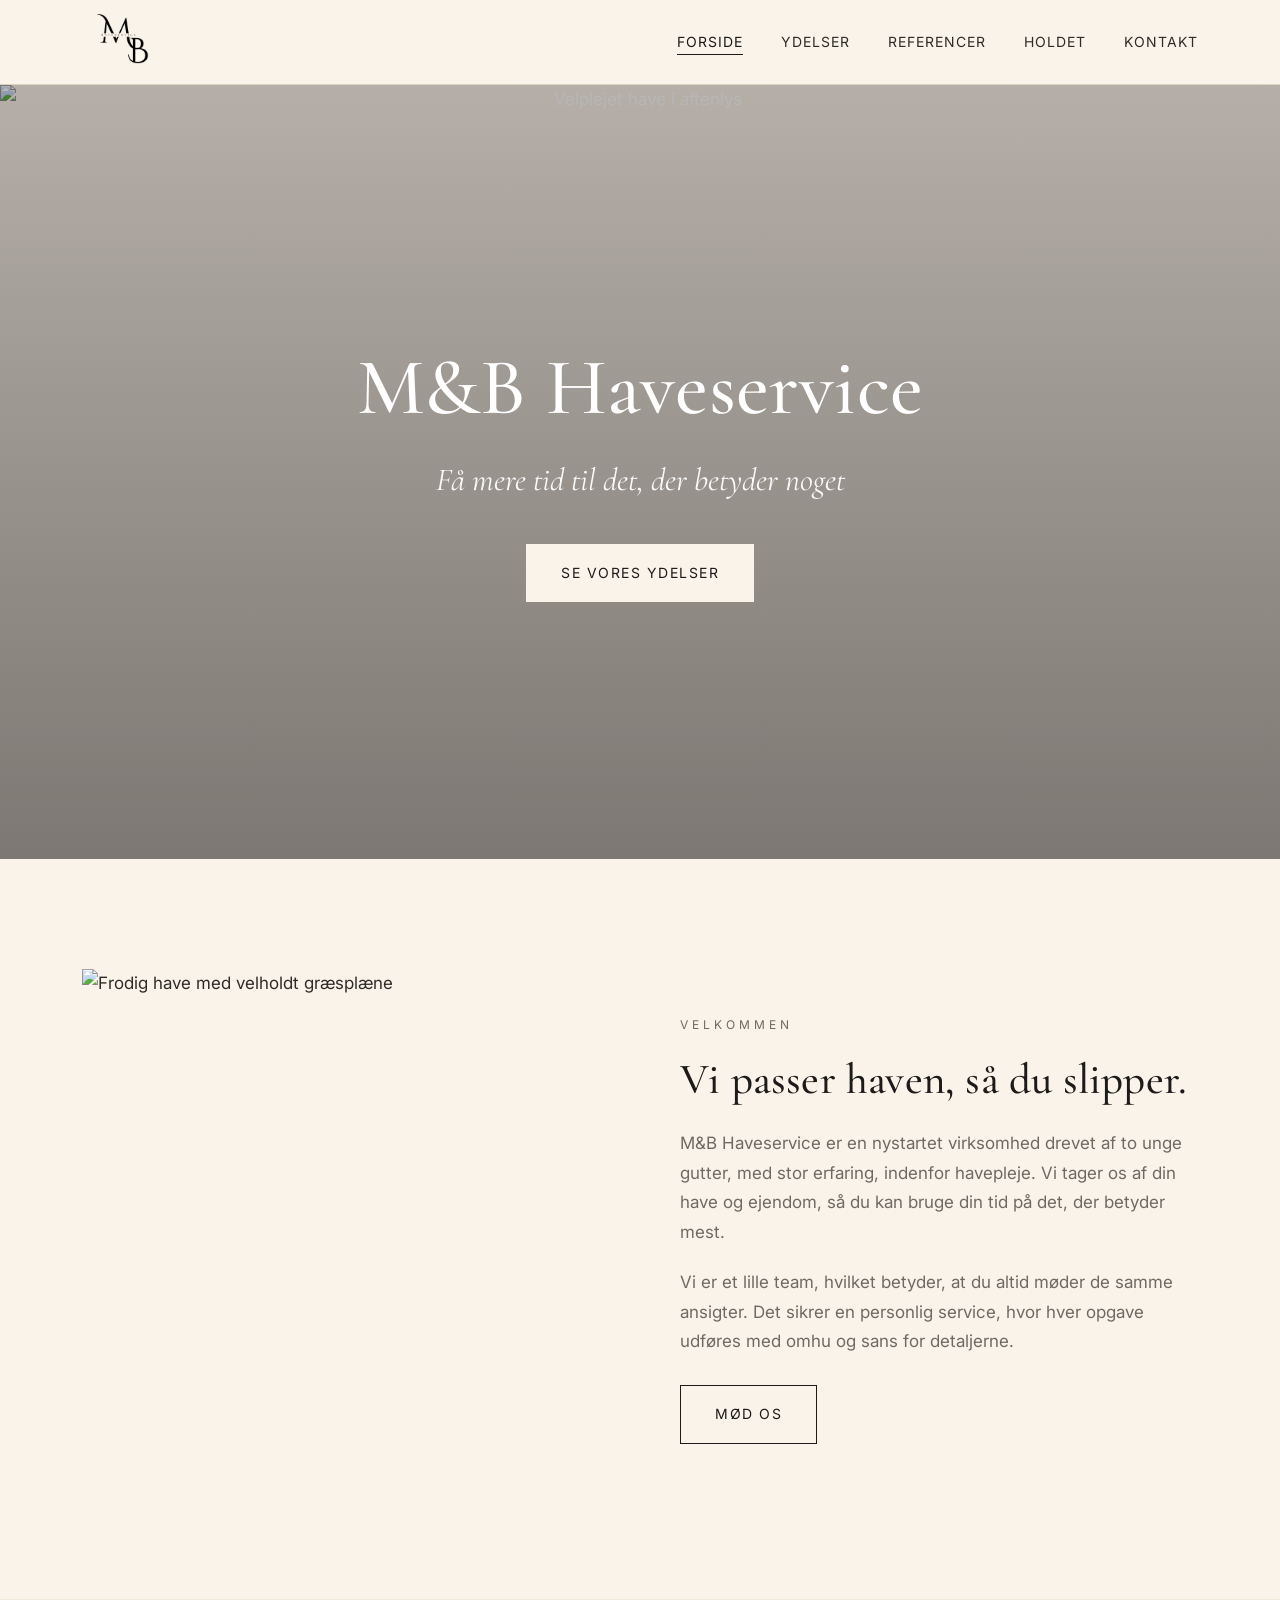
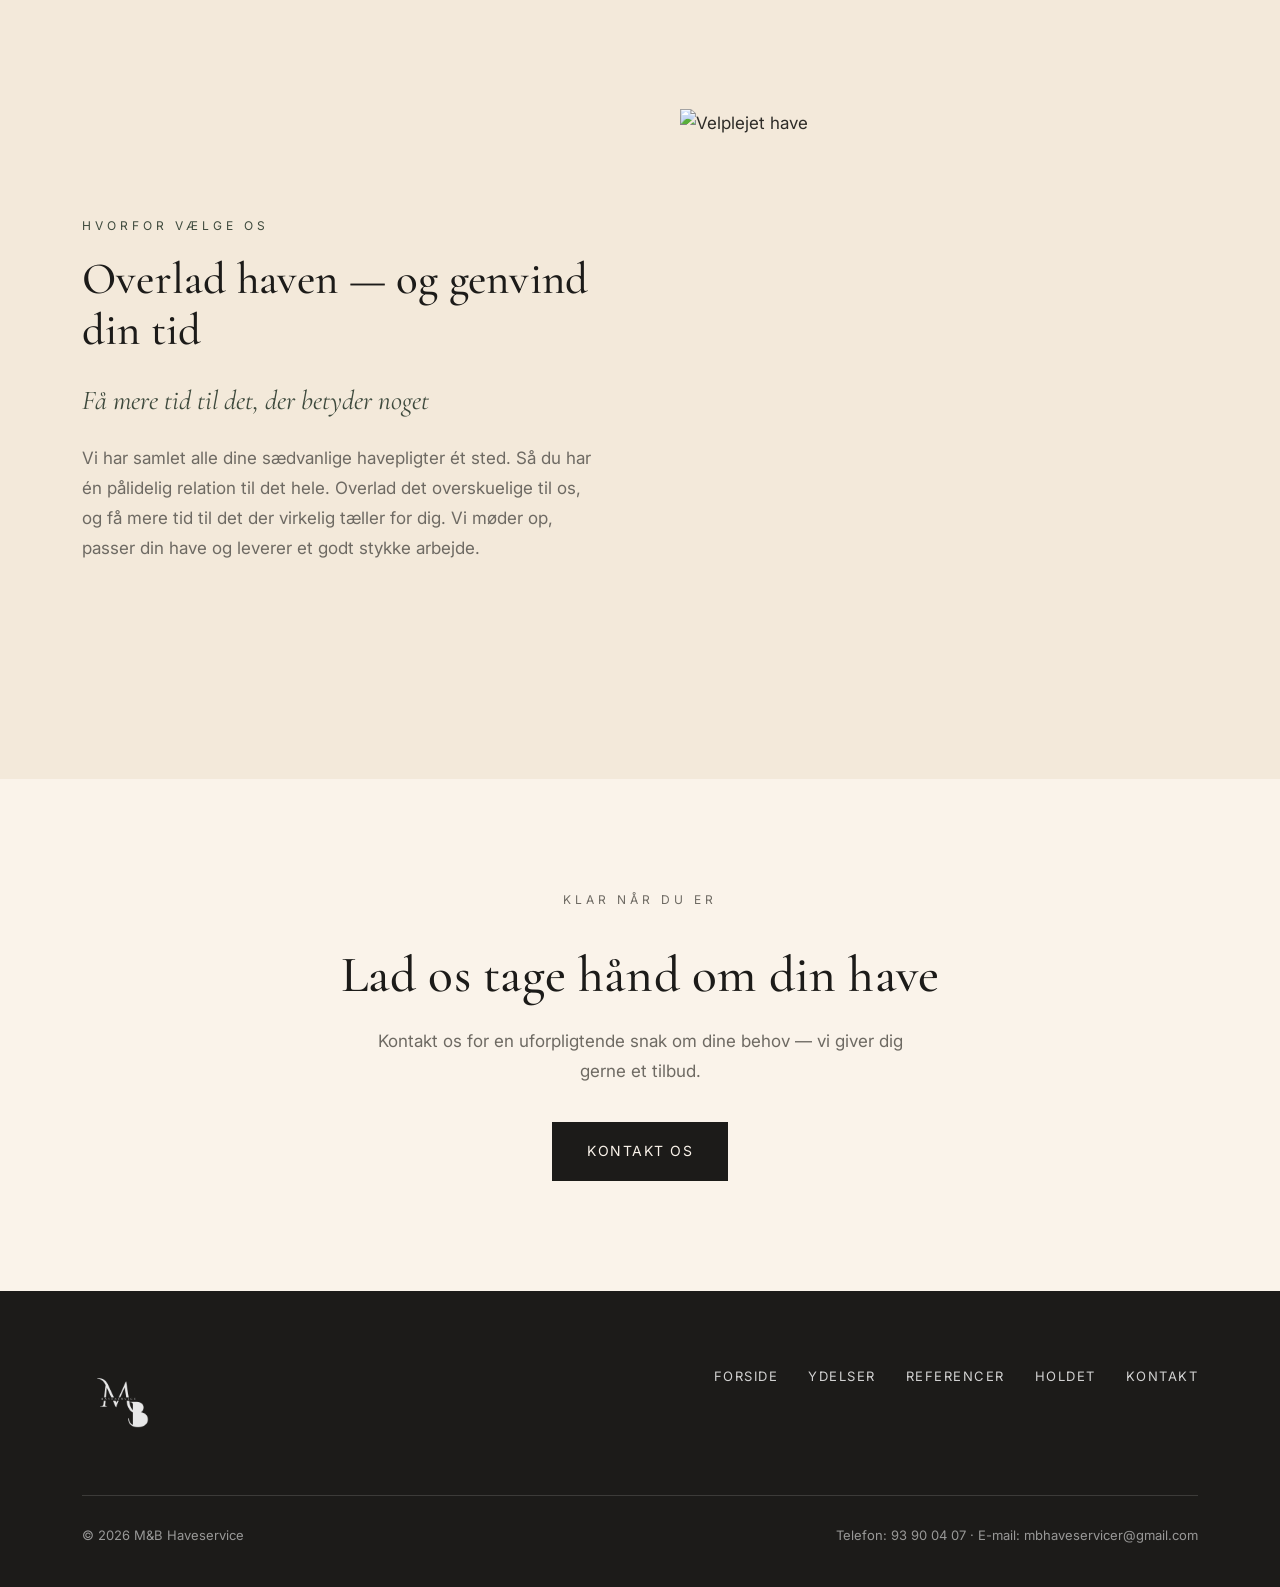
==== index.html @ ae198e82 "kontakt: tilslut Formspree" ====
<!DOCTYPE html>
<html lang="da">
<head>
  <meta charset="UTF-8">
  <meta name="viewport" content="width=device-width, initial-scale=1.0">
  <title>M&B Haveservice — Få mere tid til det, der betyder noget</title>
  <meta name="description" content="M&B Haveservice tilbyder professionel have- og ejendomsservice til private. Pålidelig, detaljeorienteret og altid til tiden.">
  <link rel="preconnect" href="https://fonts.googleapis.com">
  <link rel="preconnect" href="https://fonts.gstatic.com" crossorigin>
  <link href="https://fonts.googleapis.com/css2?family=Cormorant+Garamond:ital,wght@0,400;0,500;1,400;1,500&family=Inter:wght@300;400;500&display=swap" rel="stylesheet">
  <link rel="stylesheet" href="styles.css?v=3">
  <!-- Google tag (gtag.js) -->
  <script async src="https://www.googletagmanager.com/gtag/js?id=G-BGMWC7Q1SR"></script>
  <script>
    window.dataLayer = window.dataLayer || [];
    function gtag(){dataLayer.push(arguments);}
    gtag('js', new Date());
    gtag('config', 'G-BGMWC7Q1SR');
  </script>
</head>
<body>

  <header class="site-header">
    <div class="container nav">
      <a class="brand" href="index.html">
        <img src="images/Main logo.png" alt="M&B Haveservice" class="brand-logo">
      </a>
      <nav>
        <ul class="nav-links" id="navLinks">
          <li><a href="index.html" class="active">Forside</a></li>
          <li><a href="ydelser.html">Ydelser</a></li>
          <li><a href="referencer.html">Referencer</a></li>
          <li><a href="om-os.html">Holdet</a></li>
          <li><a href="kontakt.html">Kontakt</a></li>
        </ul>
      </nav>
      <button class="nav-toggle" id="navToggle" aria-label="Menu">
        <span></span><span></span><span></span>
      </button>
    </div>
  </header>

  <!-- Hero -->
  <section class="hero">
    <img class="hero-bg" src="https://images.unsplash.com/photo-1558904541-efa843a96f01?auto=format&fit=crop&w=2000&q=80" alt="Velplejet have i aftenlys">
    <div class="hero-inner">
      <h1>M&amp;B Haveservice</h1>
      <p class="slogan">Få mere tid til det, der betyder noget</p>
      <a href="ydelser.html" class="btn">Se vores ydelser</a>
    </div>
  </section>

  <!-- Intro -->
  <section>
    <div class="container split">
      <img src="https://images.unsplash.com/photo-1416879595882-3373a0480b5b?auto=format&fit=crop&w=1200&q=80" alt="Frodig have med velholdt græsplæne">
      <div class="text">
        <p class="eyebrow">Velkommen</p>
        <h2 style="font-size:clamp(1.9rem,4vw,2.7rem); margin-bottom:24px;">Vi passer haven, så du slipper.</h2>
        <p>M&amp;B Haveservice er en nystartet virksomhed drevet af to unge gutter, med stor erfaring, indenfor havepleje. Vi tager os af din have og ejendom, så du kan bruge din tid på det, der betyder mest.</p>
        <p>Vi er et lille team, hvilket betyder, at du altid møder de samme ansigter. Det sikrer en personlig service, hvor hver opgave udføres med omhu og sans for detaljerne.</p>
        <a href="om-os.html" class="btn-ghost btn" style="margin-top:8px;">Mød os</a>
      </div>
    </div>
  </section>

  <!-- Why choose us -->
  <section class="band">
    <div class="container">
      <div class="why-split">
        <div class="why-text">
          <p class="eyebrow">Hvorfor vælge os</p>
          <h2>Overlad haven — og genvind din tid</h2>
          <p class="why-motto">Få mere tid til det, der betyder noget</p>
          <p style="color:var(--gray);">Vi har samlet alle dine sædvanlige havepligter ét sted. Så du har én pålidelig relation til det hele. Overlad det overskuelige til os, og få mere tid til det der virkelig tæller for dig. Vi møder op, passer din have og leverer et godt stykke arbejde.</p>
        </div>
        <div class="why-img">
          <img src="https://images.unsplash.com/photo-1558904541-efa843a96f01?auto=format&fit=crop&w=900&q=80" alt="Velplejet have">
        </div>
      </div>
    </div>
  </section>

  <!-- CTA -->
  <section class="cta">
    <div class="container">
      <p class="eyebrow">Klar når du er</p>
      <h2>Lad os tage hånd om din have</h2>
      <p>Kontakt os for en uforpligtende snak om dine behov — vi giver dig gerne et tilbud.</p>
      <a href="kontakt.html" class="btn">Kontakt os</a>
    </div>
  </section>

  <!-- Footer -->
  <footer class="site-footer">
    <div class="container">
      <div class="footer-top">
        <a class="brand" href="index.html">
          <img src="images/Main logo.png" alt="M&B Haveservice" class="brand-logo brand-logo-footer">
        </a>
        <ul class="footer-nav">
          <li><a href="index.html">Forside</a></li>
          <li><a href="ydelser.html">Ydelser</a></li>
          <li><a href="referencer.html">Referencer</a></li>
          <li><a href="om-os.html">Holdet</a></li>
          <li><a href="kontakt.html">Kontakt</a></li>
        </ul>
      </div>
      <div class="footer-bottom">
        <span>© 2026 M&amp;B Haveservice</span>
        <span>Telefon: <a href="tel:+4593900407">93 90 04 07</a> · E-mail: <a href="mailto:mbhaveservicer@gmail.com">mbhaveservicer@gmail.com</a></span>
      </div>
    </div>
  </footer>

  <script>
    const t = document.getElementById('navToggle');
    const l = document.getElementById('navLinks');
    t.addEventListener('click', () => l.classList.toggle('open'));
  </script>
</body>
</html>
---- styles.css ----
/* ===========================================================
   M&B Haveservice — fælles stylesheet
   Cream/beige · serif overskrifter · sans-serif brødtekst
   =========================================================== */

:root {
  --cream: #FAF3EA;
  --cream-deep: #F3E9DA;
  --ink: #1C1B19;
  --charcoal: #2E2C28;
  --gray: #6E6A63;
  --line: #DED3C2;
  --accent: #3E4A3D;        /* dæmpet skovgrøn til detaljer */
  --accent-soft: #8A9784;
  --max: 1180px;
  --serif: "Cormorant Garamond", "Times New Roman", Georgia, serif;
  --sans: "Inter", -apple-system, BlinkMacSystemFont, "Segoe UI", Helvetica, Arial, sans-serif;
}

* { margin: 0; padding: 0; box-sizing: border-box; }

html { scroll-behavior: smooth; }

body {
  background: var(--cream);
  color: var(--charcoal);
  font-family: var(--sans);
  font-size: 17px;
  line-height: 1.75;
  font-weight: 400;
  -webkit-font-smoothing: antialiased;
  text-rendering: optimizeLegibility;
}

h1, h2, h3, h4 {
  font-family: var(--serif);
  color: var(--ink);
  font-weight: 500;
  line-height: 1.15;
  letter-spacing: 0.2px;
}

a { color: inherit; text-decoration: none; }

img { display: block; max-width: 100%; }

.container {
  width: 100%;
  max-width: var(--max);
  margin: 0 auto;
  padding: 0 32px;
}

/* ---------- Knapper ---------- */
.btn {
  display: inline-block;
  font-family: var(--sans);
  font-size: 14px;
  letter-spacing: 1.5px;
  text-transform: uppercase;
  padding: 16px 34px;
  border: 1px solid var(--ink);
  background: var(--ink);
  color: var(--cream);
  transition: all .25s ease;
}
.btn:hover { background: transparent; color: var(--ink); }

.btn-ghost {
  background: transparent;
  color: var(--ink);
}
.btn-ghost:hover { background: var(--ink); color: var(--cream); }

/* ---------- Navigation ---------- */
.site-header {
  position: sticky;
  top: 0;
  z-index: 50;
  background: rgba(250, 243, 234, 0.92);
  backdrop-filter: blur(8px);
  border-bottom: 1px solid var(--line);
}
.nav {
  display: flex;
  align-items: center;
  justify-content: space-between;
  height: 84px;
}
.brand {
  display: flex;
  align-items: center;
  gap: 14px;
}
.brand-logo {
  height: 90px;
  width: auto;
  max-width: 200px;
  display: block;
  flex-shrink: 0;
}
.brand-logo-footer {
  filter: brightness(0) invert(1);
  opacity: 0.9;
}

.nav-links {
  display: flex;
  gap: 38px;
  list-style: none;
  align-items: center;
}
.nav-links a {
  font-size: 14px;
  letter-spacing: 1px;
  text-transform: uppercase;
  color: var(--charcoal);
  padding-bottom: 4px;
  border-bottom: 1px solid transparent;
  transition: border-color .25s ease, color .25s ease;
}
.nav-links a:hover { color: var(--ink); }
.nav-links a.active { border-bottom-color: var(--ink); color: var(--ink); }

.nav-toggle {
  display: none;
  background: none;
  border: none;
  cursor: pointer;
  width: 32px;
  height: 26px;
  position: relative;
}
.nav-toggle span {
  position: absolute;
  left: 0;
  width: 100%;
  height: 1.5px;
  background: var(--ink);
  transition: .3s;
}
.nav-toggle span:nth-child(1) { top: 2px; }
.nav-toggle span:nth-child(2) { top: 12px; }
.nav-toggle span:nth-child(3) { top: 22px; }

/* ---------- Hero ---------- */
.hero {
  position: relative;
  min-height: 86vh;
  display: flex;
  align-items: center;
  justify-content: center;
  text-align: center;
  color: #fff;
  overflow: hidden;
}
.hero::after {
  content: "";
  position: absolute;
  inset: 0;
  background: linear-gradient(180deg, rgba(20,18,15,.30), rgba(20,18,15,.55));
}
.hero img.hero-bg {
  position: absolute;
  inset: 0;
  width: 100%;
  height: 100%;
  object-fit: cover;
}
.hero-inner {
  position: relative;
  z-index: 2;
  max-width: 760px;
  padding: 40px 32px;
}
.hero .eyebrow {
  font-size: 12px;
  letter-spacing: 4px;
  text-transform: uppercase;
  margin-bottom: 22px;
  color: rgba(255,255,255,.85);
}
.hero h1 {
  color: #fff;
  font-size: clamp(2.6rem, 7vw, 5rem);
  font-weight: 500;
  margin-bottom: 18px;
}
.hero .slogan {
  font-family: var(--serif);
  font-style: italic;
  font-size: clamp(1.3rem, 3.2vw, 2rem);
  color: rgba(255,255,255,.95);
  margin-bottom: 36px;
}
.hero .btn { background: var(--cream); color: var(--ink); border-color: var(--cream); }
.hero .btn:hover { background: transparent; color: #fff; border-color: #fff; }

/* ---------- Sektioner ---------- */
section { padding: 110px 0; }
.section-tight { padding: 80px 0; }

.eyebrow {
  font-size: 12px;
  letter-spacing: 4px;
  text-transform: uppercase;
  color: var(--accent);
  margin-bottom: 18px;
}
.section-head { max-width: 680px; margin: 0 auto 70px; text-align: center; }
.section-head h2 { font-size: clamp(2rem, 4.5vw, 3rem); margin-bottom: 18px; }
.section-head p { color: var(--gray); font-size: 18px; }

.lead {
  font-family: var(--serif);
  font-size: clamp(1.4rem, 2.8vw, 2rem);
  line-height: 1.5;
  color: var(--ink);
}

/* ---------- Intro split ---------- */
.split {
  display: grid;
  grid-template-columns: 1fr 1fr;
  gap: 80px;
  align-items: center;
}
.split img { width: 100%; height: 520px; object-fit: cover; }
.split .text p { color: var(--gray); margin-bottom: 20px; }

/* ---------- Why choose us ---------- */
.why-split {
  display: grid;
  grid-template-columns: 1fr 1fr;
  gap: 80px;
  align-items: center;
}
.why-text h2 { font-size: clamp(2rem, 4vw, 2.8rem); margin-bottom: 20px; }
.why-motto {
  font-family: var(--serif);
  font-size: clamp(1.3rem, 2.5vw, 1.7rem);
  font-style: italic;
  color: var(--accent);
  margin-bottom: 20px;
}
.why-img img { width: 100%; height: 560px; object-fit: cover; }
.features {
  display: grid;
  grid-template-columns: repeat(3, 1fr);
  gap: 56px;
}
.features-left .feature { text-align: left; }
.feature { text-align: center; }
.feature .num {
  font-family: var(--serif);
  font-size: 15px;
  letter-spacing: 2px;
  color: var(--accent);
  margin-bottom: 18px;
}
.feature h3 { font-size: 1.6rem; margin-bottom: 14px; }
.feature p { color: var(--gray); }

.band { background: var(--cream-deep); }

/* ---------- Services ---------- */
.services-list {
  display: grid;
  grid-template-columns: repeat(2, 1fr);
  gap: 2px;
  background: var(--line);
  border: 1px solid var(--line);
}
.service-card {
  background: var(--cream);
  padding: 48px 44px;
}
.service-card .idx {
  font-family: var(--serif);
  font-size: 14px;
  letter-spacing: 2px;
  color: var(--accent);
}
.service-card h3 { font-size: 1.8rem; margin: 14px 0 14px; }
.service-card p { color: var(--gray); margin-bottom: 22px; }
.service-card .price {
  font-size: 13px;
  letter-spacing: 1.5px;
  text-transform: uppercase;
  color: var(--ink);
  border-top: 1px solid var(--line);
  padding-top: 18px;
  display: inline-block;
}

/* ---------- Kategori-navigation (referencer) ---------- */
.cat-nav-wrap {
  position: sticky;
  top: 84px;
  z-index: 90;
  background: var(--cream);
  border-bottom: 1px solid var(--line);
  padding: 18px 0;
}
.cat-nav { display: flex; gap: 10px; flex-wrap: wrap; }
.cat-pill {
  font-size: 11px;
  letter-spacing: 2px;
  text-transform: uppercase;
  padding: 8px 18px;
  border: 1px solid var(--line);
  color: var(--gray);
  text-decoration: none;
  transition: border-color .2s, color .2s, background .2s;
}
.cat-pill:hover { border-color: var(--accent); color: var(--accent); }
.cat-pill.active { border-color: var(--accent); color: var(--accent); background: var(--cream-deep); }
.cat-section { padding: 72px 0 0; }
.refs-soon { color: var(--gray); font-size: 15px; padding: 40px 0 72px; border-top: 1px solid var(--line); }

/* ---------- Referencer / galleri ---------- */
.gallery-category { margin-bottom: 72px; }
.gallery-category + .gallery-category { border-top: 1px solid var(--line); padding-top: 72px; }
.category-label {
  font-size: 12px;
  letter-spacing: 2.5px;
  text-transform: uppercase;
  color: var(--accent);
  margin-bottom: 40px;
}
.gallery { display: grid; grid-template-columns: repeat(2, 1fr); gap: 48px; }
.case figure { margin: 0; background: var(--cream); }
.case-img { width: 100%; height: 300px; object-fit: cover; display: block; border-radius: 2px; }

/* Lightbox */
.lightbox { display: none; position: fixed; inset: 0; background: rgba(28,27,25,.93); z-index: 1000; align-items: center; justify-content: center; cursor: zoom-out; }
.lightbox.open { display: flex; }
.lightbox img { max-width: 92vw; max-height: 92vh; object-fit: contain; cursor: default; border-radius: 2px; }
.lb-close { position: absolute; top: 20px; right: 24px; background: none; border: none; color: rgba(255,255,255,.8); font-size: 28px; cursor: pointer; line-height: 1; padding: 4px 8px; }
.lb-close:hover { color: #fff; }
.beforeafter {
  display: grid;
  grid-template-columns: 1fr 1fr;
  gap: 6px;
  background: var(--cream);
  position: relative;
}
.beforeafter .ba-item { position: relative; }
.beforeafter img { width: 100%; height: 300px; object-fit: cover; }
.beforeafter-lg img { height: 520px; }
.img-wrap { position: relative; }
.tag {
  position: absolute;
  top: 14px;
  left: 14px;
  background: rgba(250,243,234,.92);
  color: var(--ink);
  font-size: 11px;
  letter-spacing: 2px;
  text-transform: uppercase;
  padding: 6px 12px;
  z-index: 1;
}
.tag-right { left: calc(50% + 14px); }
.case-img-auto { height: auto; object-fit: unset; }
.case figcaption, .case-label {
  margin-top: 20px;
  font-family: var(--serif);
  font-size: 1.35rem;
  color: var(--ink);
}
.case .sub { font-size: 14px; color: var(--gray); margin-top: 4px; }

/* ---------- Om os ---------- */
.founders { display: grid; grid-template-columns: repeat(2,1fr); gap: 60px; margin-top: 30px; }
.founder img { width: 100%; height: 460px; object-fit: cover; margin-bottom: 24px; }
.founder-placeholder { width: 100%; height: 460px; background: var(--cream-deep); border: 1px solid var(--line); display: flex; align-items: center; justify-content: center; font-family: var(--serif); font-size: 3.5rem; color: var(--accent-soft); letter-spacing: 4px; margin-bottom: 24px; }
.founder h3 { font-size: 1.7rem; margin-bottom: 6px; }
.founder .role { font-size: 13px; letter-spacing: 2px; text-transform: uppercase; color: var(--accent); margin-bottom: 16px; }
.founder p { color: var(--gray); }

/* ---------- Kontakt ---------- */
.contact-grid { display: grid; grid-template-columns: 1fr 1fr; gap: 72px; align-items: start; }
.contact-info dt {
  font-size: 12px;
  letter-spacing: 2px;
  text-transform: uppercase;
  color: var(--accent);
  margin-bottom: 6px;
}
.contact-info dd { margin: 0 0 30px; font-size: 19px; color: var(--ink); }

form .field { margin-bottom: 24px; }
form label {
  display: block;
  font-size: 12px;
  letter-spacing: 1.5px;
  text-transform: uppercase;
  color: var(--gray);
  margin-bottom: 8px;
}
form input, form textarea {
  width: 100%;
  background: transparent;
  border: 1px solid var(--line);
  padding: 14px 16px;
  font-family: var(--sans);
  font-size: 16px;
  color: var(--ink);
  transition: border-color .2s;
}
form input:focus, form textarea:focus { outline: none; border-color: var(--ink); }
form textarea { resize: vertical; min-height: 140px; }

/* ---------- CTA band ---------- */
.cta { text-align: center; }
.cta h2 { font-size: clamp(2rem, 5vw, 3.2rem); margin-bottom: 22px; }
.cta p { color: var(--gray); max-width: 560px; margin: 0 auto 36px; }

/* ---------- Footer ---------- */
.site-footer {
  background: var(--ink);
  color: var(--cream);
  padding: 70px 0 40px;
}
.footer-top {
  display: flex;
  justify-content: space-between;
  flex-wrap: wrap;
  gap: 40px;
  padding-bottom: 44px;
  border-bottom: 1px solid rgba(255,255,255,.14);
}
.footer-nav { display: flex; gap: 30px; flex-wrap: wrap; list-style: none; }
.footer-nav a { font-size: 13px; letter-spacing: 1.5px; text-transform: uppercase; color: rgba(255,255,255,.8); }
.footer-nav a:hover { color: #fff; }
.footer-bottom {
  padding-top: 28px;
  font-size: 13px;
  color: rgba(255,255,255,.55);
  display: flex;
  justify-content: space-between;
  flex-wrap: wrap;
  gap: 10px;
}

/* ---------- Responsivt ---------- */
@media (max-width: 900px) {
  .split, .contact-grid, .why-split { grid-template-columns: 1fr; gap: 48px; }
  .why-img { order: -1; }
  .why-img img { height: 320px; }
  .split img { height: 380px; }
  .features { grid-template-columns: 1fr; gap: 48px; }
  .services-list, .gallery, .founders { grid-template-columns: 1fr; }
  .gallery { gap: 48px; }
  .founders { gap: 48px; }
}

@media (max-width: 760px) {
  .nav-toggle { display: block; }
  .nav-links {
    position: absolute;
    top: 84px;
    left: 0;
    right: 0;
    background: var(--cream);
    border-bottom: 1px solid var(--line);
    flex-direction: column;
    gap: 0;
    max-height: 0;
    overflow: hidden;
    transition: max-height .35s ease;
  }
  .nav-links.open { max-height: 420px; }
  .nav-links li { width: 100%; text-align: center; }
  .nav-links a {
    display: block;
    padding: 18px 0;
    border-bottom: 1px solid var(--line);
  }
  .nav-links a.active { border-bottom-color: var(--line); }
  section { padding: 72px 0; }
  .container { padding: 0 22px; }
  .service-card { padding: 36px 28px; }
}

@media (max-width: 460px) {
  .beforeafter { grid-template-columns: 1fr; }
  .beforeafter img { height: 240px; }
  .brand .brand-name { font-size: 18px; }
}
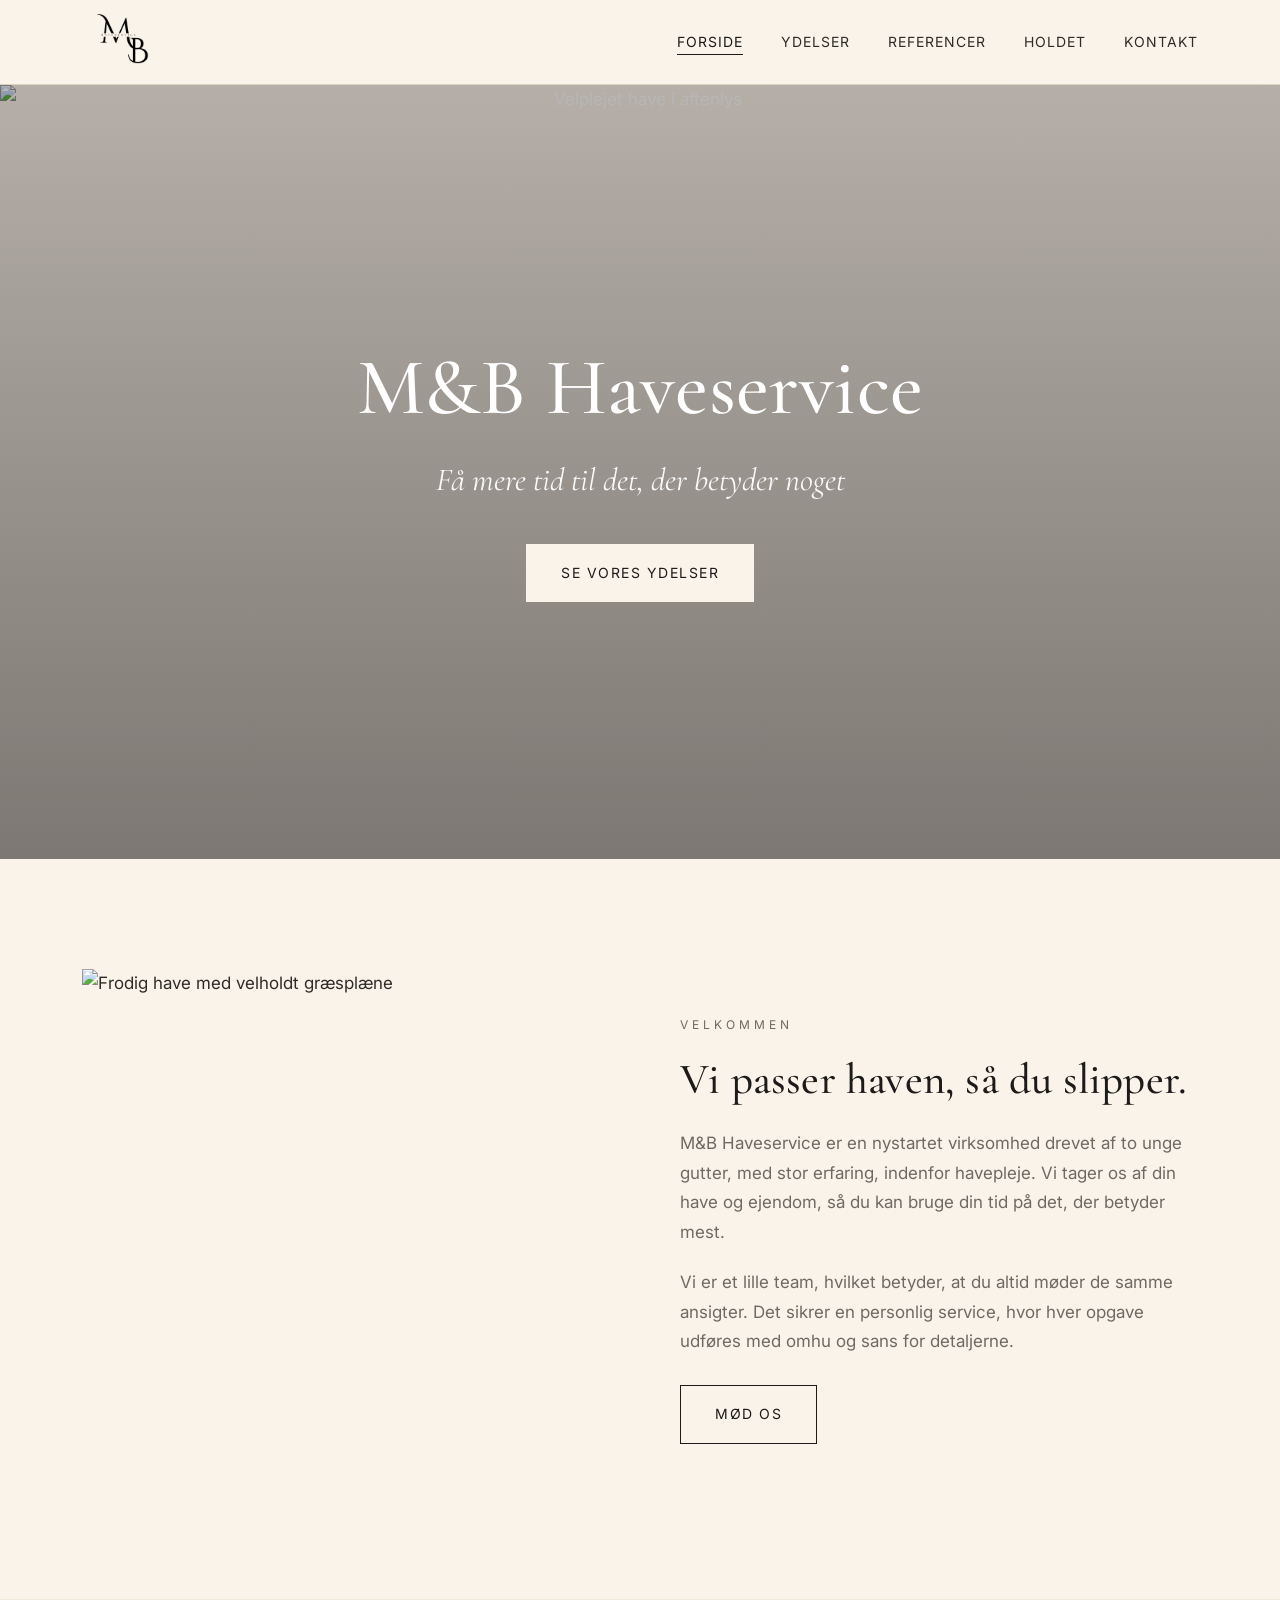
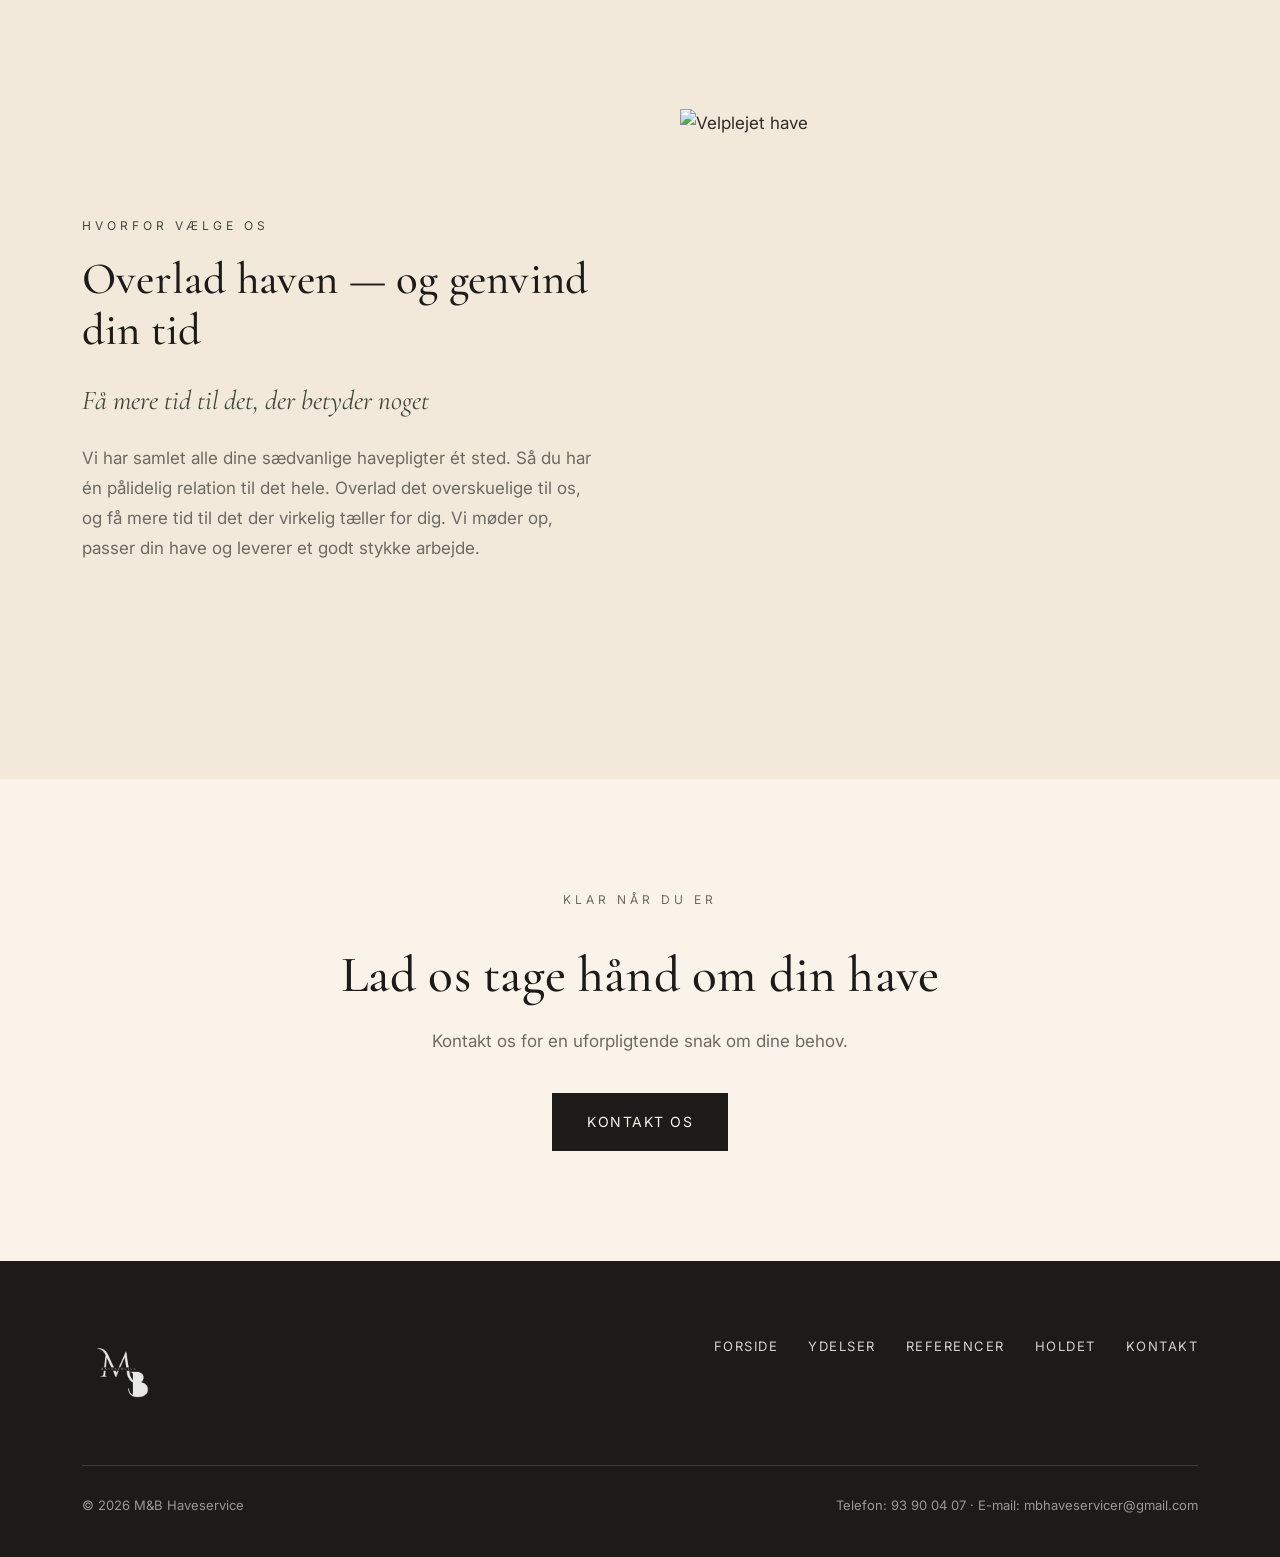
==== commit 31a28091: "cta: ensret tekst på tværs af sider" ====
--- a/index.html
+++ b/index.html
@@ -86,7 +86,7 @@
     <div class="container">
       <p class="eyebrow">Klar når du er</p>
       <h2>Lad os tage hånd om din have</h2>
-      <p>Kontakt os for en uforpligtende snak om dine behov — vi giver dig gerne et tilbud.</p>
+      <p>Kontakt os for en uforpligtende snak om dine behov.</p>
       <a href="kontakt.html" class="btn">Kontakt os</a>
     </div>
   </section>
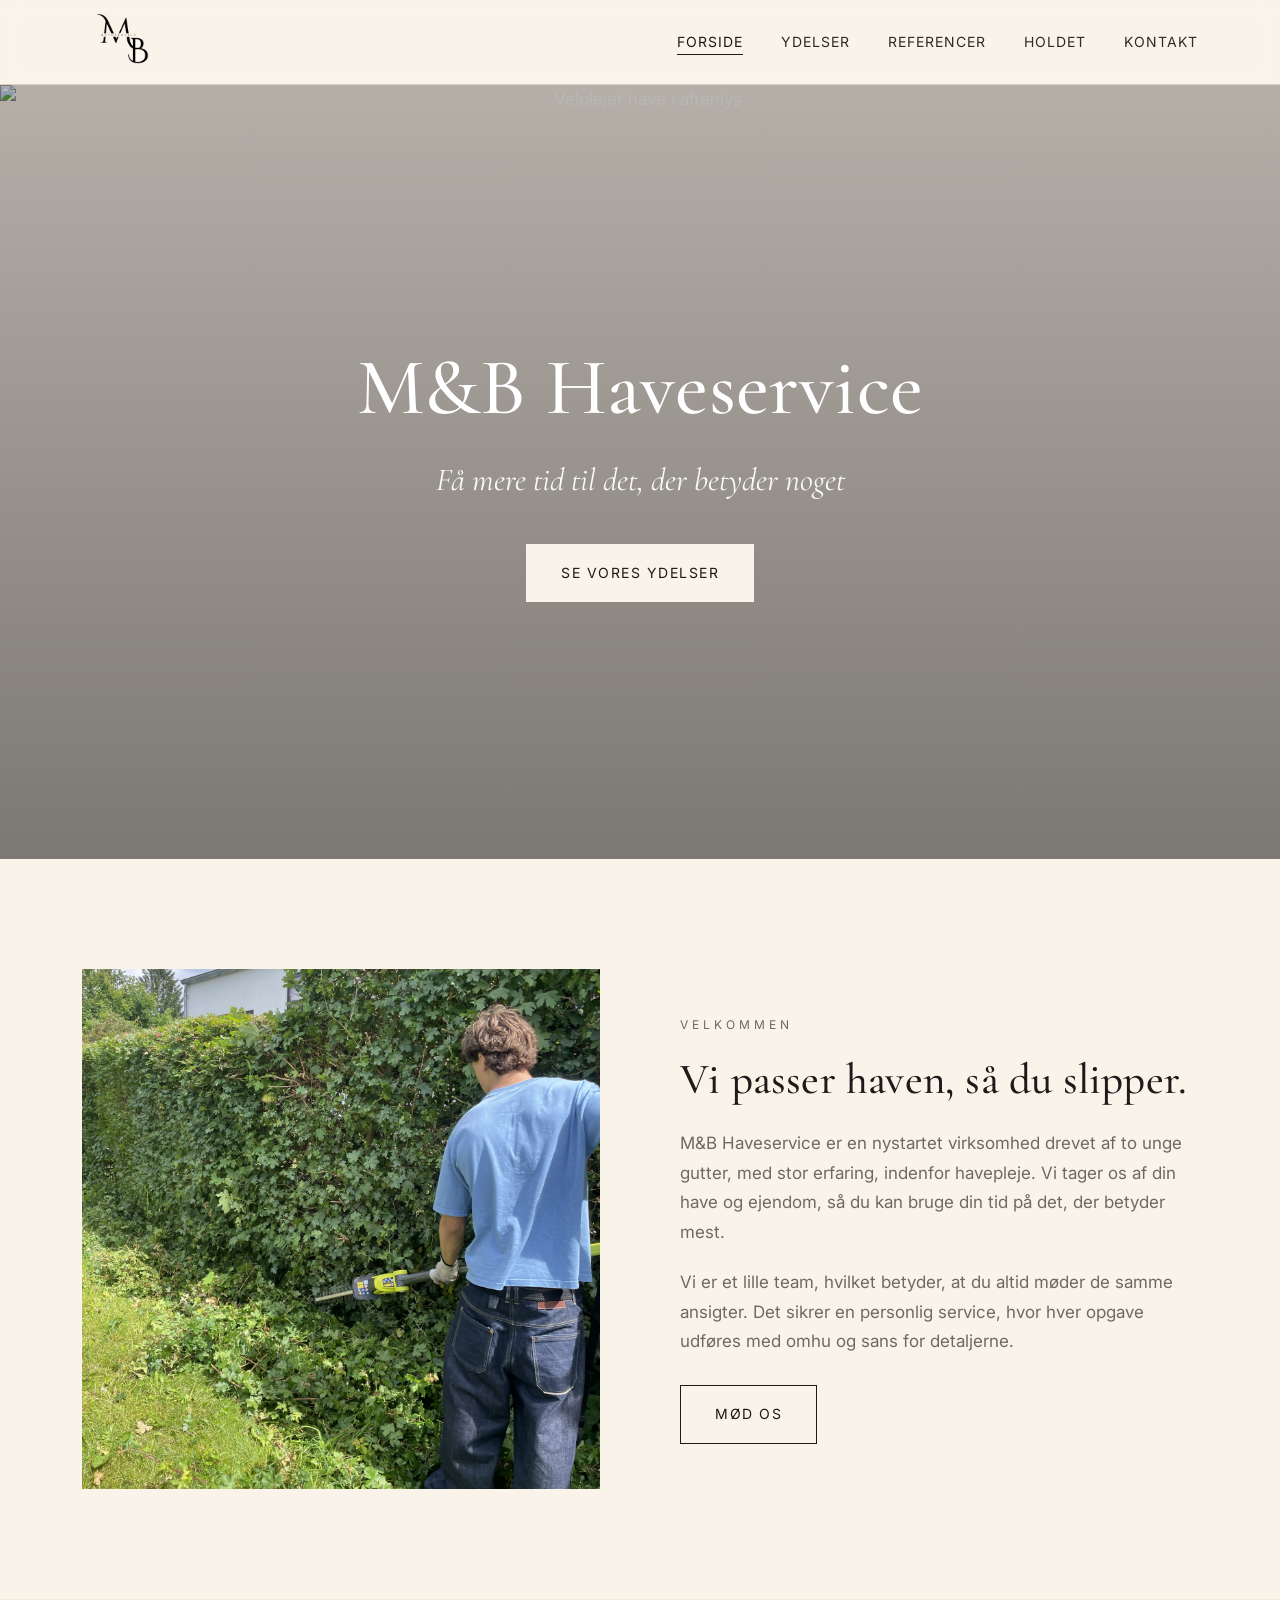
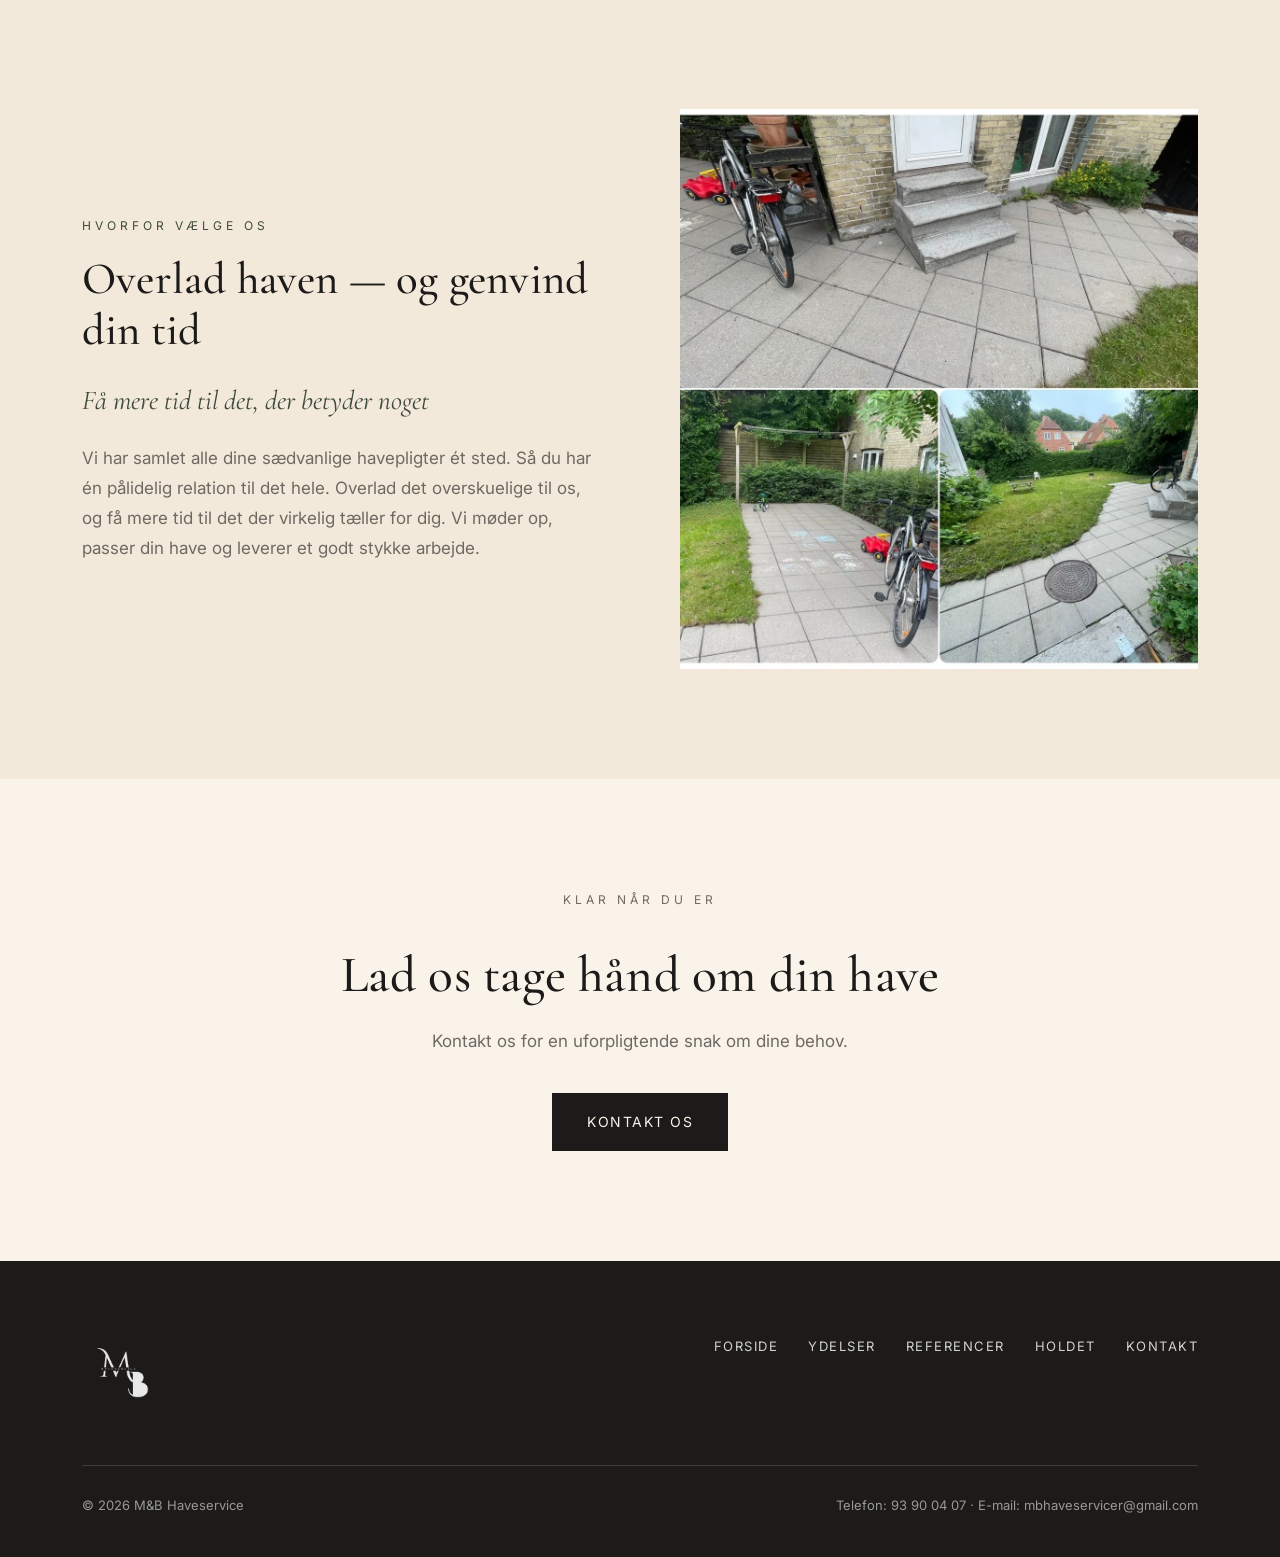
==== commit 3438a883: "forside: erstat unsplash billeder med egne billeder" ====
--- a/index.html
+++ b/index.html
@@ -53,7 +53,7 @@
   <!-- Intro -->
   <section>
     <div class="container split">
-      <img src="https://images.unsplash.com/photo-1416879595882-3373a0480b5b?auto=format&fit=crop&w=1200&q=80" alt="Frodig have med velholdt græsplæne">
+      <img src="images/forside-1.webp" alt="Have og fliser">
       <div class="text">
         <p class="eyebrow">Velkommen</p>
         <h2 style="font-size:clamp(1.9rem,4vw,2.7rem); margin-bottom:24px;">Vi passer haven, så du slipper.</h2>
@@ -75,7 +75,7 @@
           <p style="color:var(--gray);">Vi har samlet alle dine sædvanlige havepligter ét sted. Så du har én pålidelig relation til det hele. Overlad det overskuelige til os, og få mere tid til det der virkelig tæller for dig. Vi møder op, passer din have og leverer et godt stykke arbejde.</p>
         </div>
         <div class="why-img">
-          <img src="https://images.unsplash.com/photo-1558904541-efa843a96f01?auto=format&fit=crop&w=900&q=80" alt="Velplejet have">
+          <img src="images/have-efter.webp" alt="Velplejet have">
         </div>
       </div>
     </div>
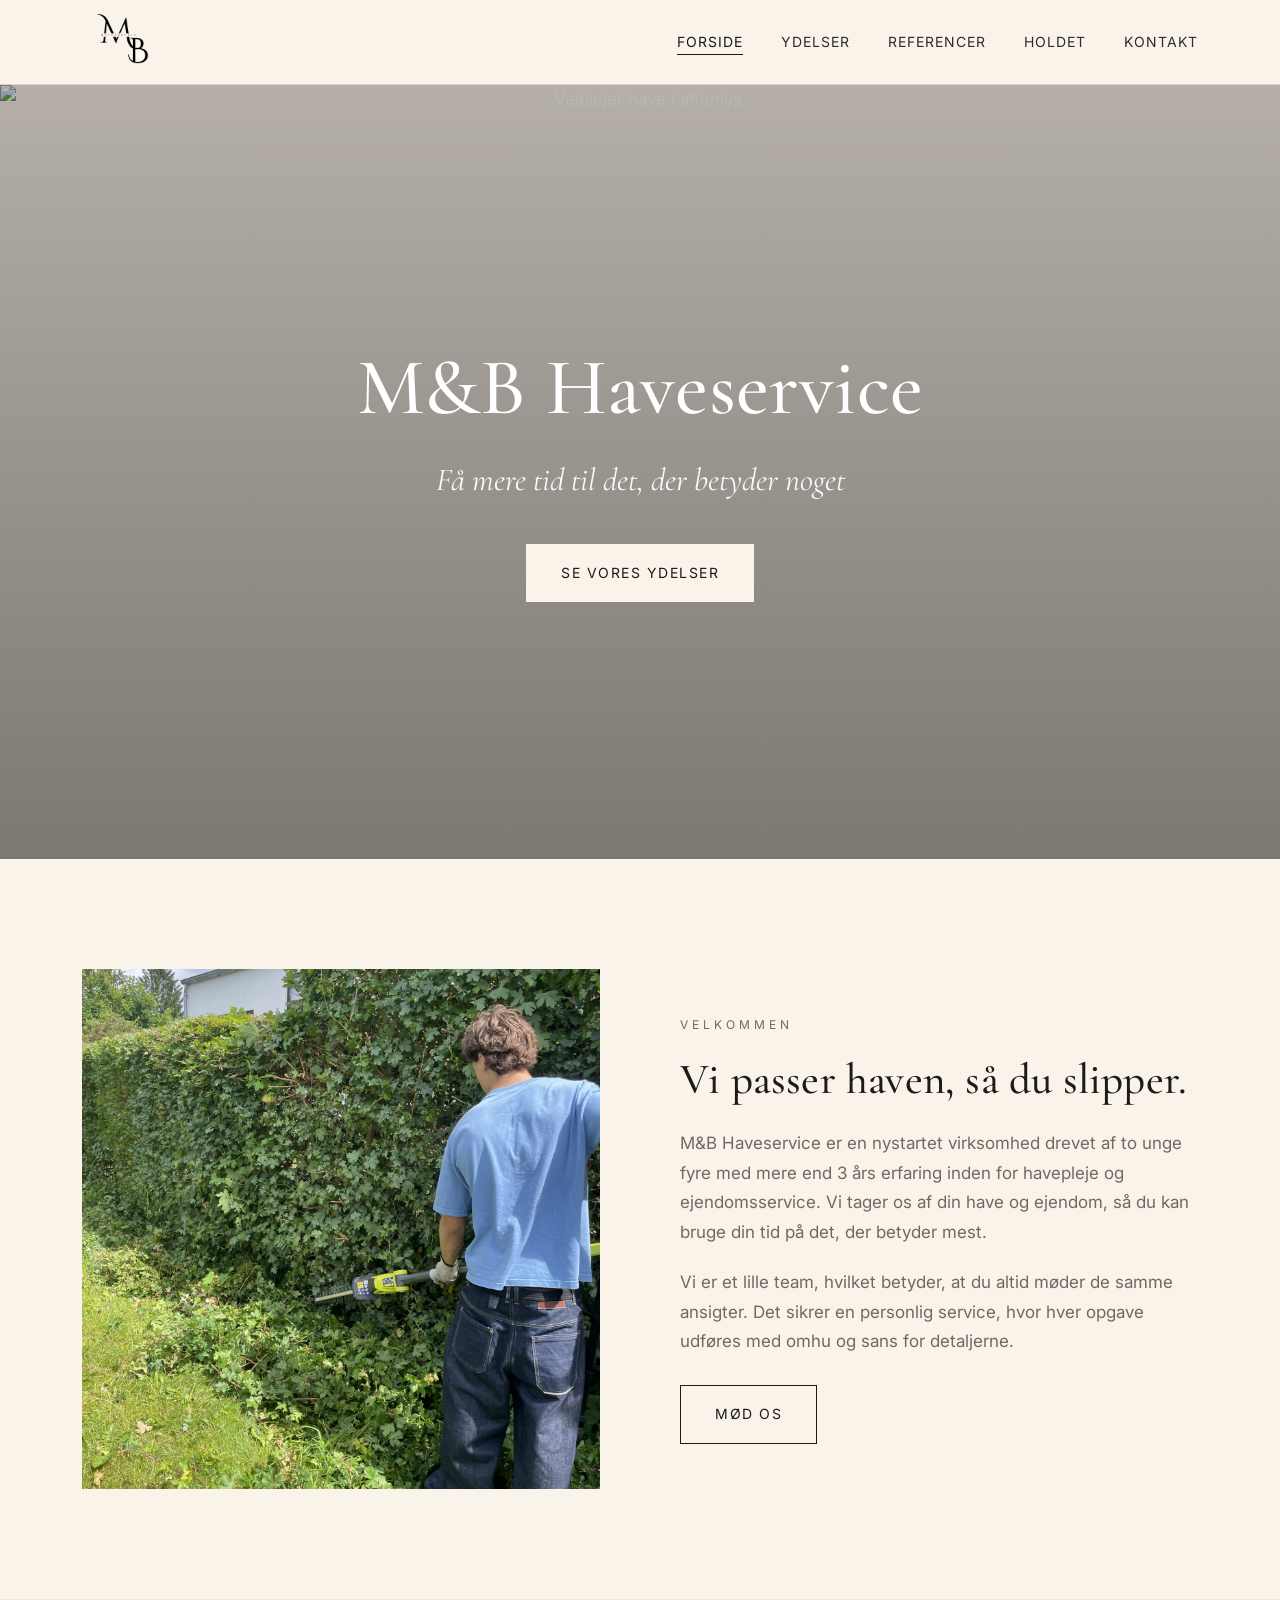
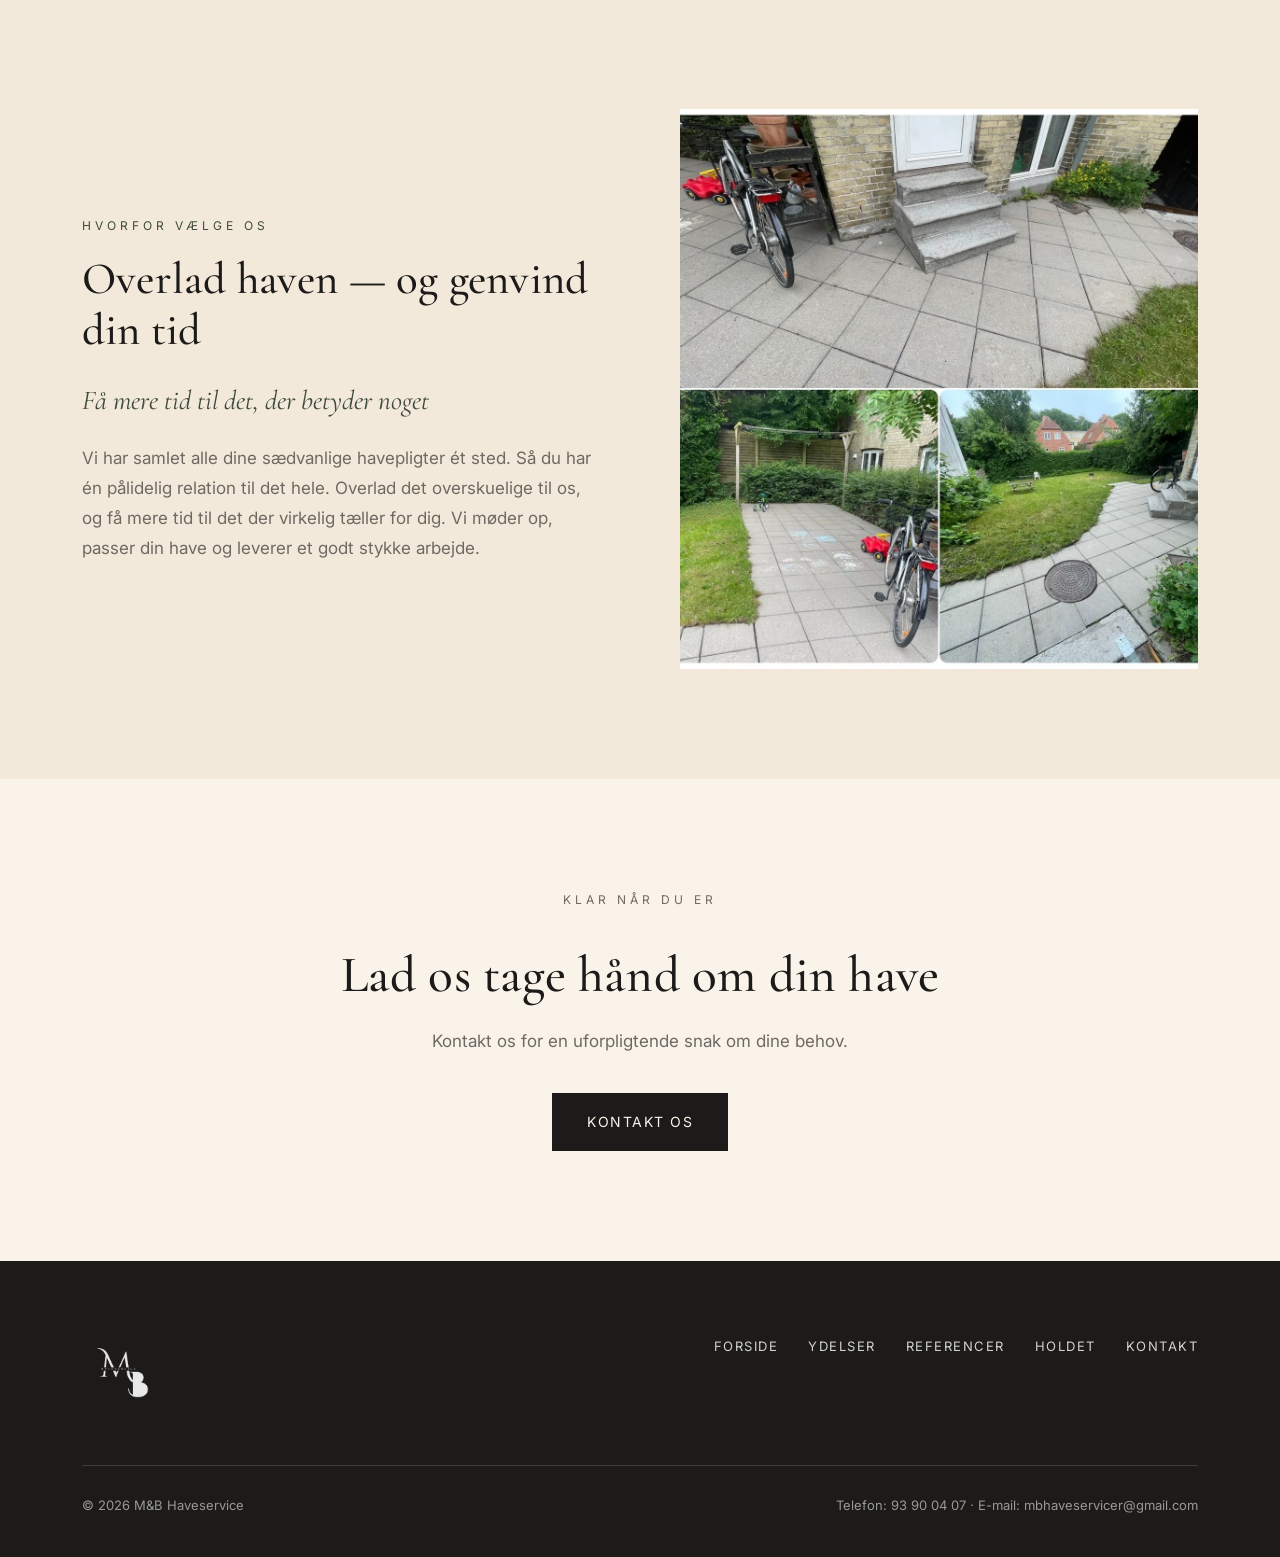
==== commit f65af8de: "forside: opdater erfaring i velkomsttekst" ====
--- a/index.html
+++ b/index.html
@@ -57,7 +57,7 @@
       <div class="text">
         <p class="eyebrow">Velkommen</p>
         <h2 style="font-size:clamp(1.9rem,4vw,2.7rem); margin-bottom:24px;">Vi passer haven, så du slipper.</h2>
-        <p>M&amp;B Haveservice er en nystartet virksomhed drevet af to unge gutter, med stor erfaring, indenfor havepleje. Vi tager os af din have og ejendom, så du kan bruge din tid på det, der betyder mest.</p>
+        <p>M&amp;B Haveservice er en nystartet virksomhed drevet af to unge fyre med mere end 3 års erfaring inden for havepleje og ejendomsservice. Vi tager os af din have og ejendom, så du kan bruge din tid på det, der betyder mest.</p>
         <p>Vi er et lille team, hvilket betyder, at du altid møder de samme ansigter. Det sikrer en personlig service, hvor hver opgave udføres med omhu og sans for detaljerne.</p>
         <a href="om-os.html" class="btn-ghost btn" style="margin-top:8px;">Mød os</a>
       </div>
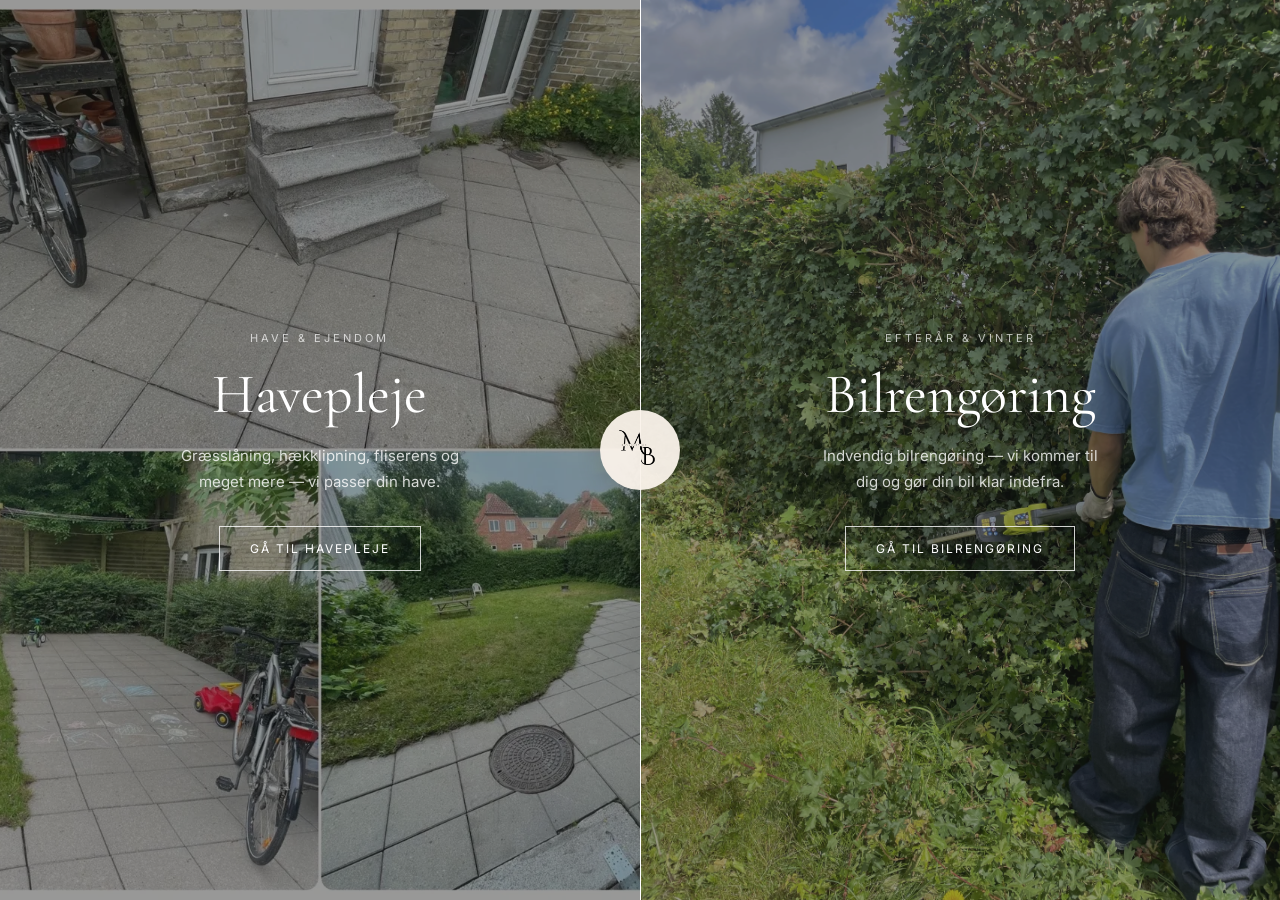
==== commit 72ff7045: "tilføj split-screen landingsside med valg mellem havepleje og bilrengøring" ====
--- a/index.html
+++ b/index.html
@@ -3,12 +3,11 @@
 <head>
   <meta charset="UTF-8">
   <meta name="viewport" content="width=device-width, initial-scale=1.0">
-  <title>M&B Haveservice — Få mere tid til det, der betyder noget</title>
-  <meta name="description" content="M&B Haveservice tilbyder professionel have- og ejendomsservice til private. Pålidelig, detaljeorienteret og altid til tiden.">
+  <title>M&B — Havepleje & Bilrengøring</title>
+  <meta name="description" content="M&B tilbyder professionel havepleje og indvendig bilrengøring. Vælg din service.">
   <link rel="preconnect" href="https://fonts.googleapis.com">
   <link rel="preconnect" href="https://fonts.gstatic.com" crossorigin>
   <link href="https://fonts.googleapis.com/css2?family=Cormorant+Garamond:ital,wght@0,400;0,500;1,400;1,500&family=Inter:wght@300;400;500&display=swap" rel="stylesheet">
-  <link rel="stylesheet" href="styles.css?v=3">
   <!-- Google tag (gtag.js) -->
   <script async src="https://www.googletagmanager.com/gtag/js?id=G-BGMWC7Q1SR"></script>
   <script>
@@ -17,106 +16,189 @@
     gtag('js', new Date());
     gtag('config', 'G-BGMWC7Q1SR');
   </script>
+  <style>
+    *, *::before, *::after { margin: 0; padding: 0; box-sizing: border-box; }
+    :root {
+      --cream: #FAF3EA;
+      --ink: #1C1B19;
+      --accent: #3E4A3D;
+      --serif: "Cormorant Garamond", Georgia, serif;
+      --sans: "Inter", -apple-system, sans-serif;
+    }
+    html, body { height: 100%; font-family: var(--sans); }
+
+    .split-wrap {
+      display: flex;
+      height: 100vh;
+      min-height: 600px;
+    }
+
+    .split-side {
+      flex: 1;
+      position: relative;
+      display: flex;
+      flex-direction: column;
+      align-items: center;
+      justify-content: center;
+      text-decoration: none;
+      overflow: hidden;
+      transition: flex 0.5s ease;
+      cursor: pointer;
+    }
+    .split-side:hover { flex: 1.35; }
+
+    .split-side .bg {
+      position: absolute;
+      inset: 0;
+      background-size: cover;
+      background-position: center;
+      transition: transform 0.6s ease;
+    }
+    .split-side:hover .bg { transform: scale(1.04); }
+
+    .split-side .overlay {
+      position: absolute;
+      inset: 0;
+      background: rgba(28,27,25,0.45);
+      transition: background 0.4s ease;
+    }
+    .split-side:hover .overlay { background: rgba(28,27,25,0.3); }
+
+    .split-side .content {
+      position: relative;
+      z-index: 1;
+      text-align: center;
+      color: #fff;
+      padding: 40px 32px;
+    }
+
+    .split-side .eyebrow {
+      font-family: var(--sans);
+      font-size: 11px;
+      letter-spacing: 3px;
+      text-transform: uppercase;
+      color: rgba(255,255,255,0.7);
+      margin-bottom: 16px;
+    }
+
+    .split-side h2 {
+      font-family: var(--serif);
+      font-size: clamp(2.2rem, 4.5vw, 3.5rem);
+      font-weight: 400;
+      line-height: 1.1;
+      margin-bottom: 18px;
+      color: #fff;
+    }
+
+    .split-side p {
+      font-size: 15px;
+      color: rgba(255,255,255,0.8);
+      max-width: 280px;
+      margin: 0 auto 32px;
+      line-height: 1.7;
+    }
+
+    .split-btn {
+      display: inline-block;
+      font-family: var(--sans);
+      font-size: 12px;
+      letter-spacing: 2px;
+      text-transform: uppercase;
+      padding: 14px 30px;
+      border: 1px solid rgba(255,255,255,0.8);
+      color: #fff;
+      background: transparent;
+      transition: all 0.25s ease;
+    }
+    .split-side:hover .split-btn {
+      background: #fff;
+      color: var(--ink);
+      border-color: #fff;
+    }
+
+    .divider {
+      position: relative;
+      width: 1px;
+      background: rgba(255,255,255,0.25);
+      z-index: 10;
+      display: flex;
+      align-items: center;
+      justify-content: center;
+    }
+    .divider-logo {
+      position: absolute;
+      background: rgba(250,243,234,0.95);
+      border-radius: 50%;
+      width: 80px;
+      height: 80px;
+      display: flex;
+      align-items: center;
+      justify-content: center;
+      z-index: 11;
+      box-shadow: 0 4px 24px rgba(0,0,0,0.18);
+    }
+    .divider-logo img {
+      width: 64px;
+      height: 64px;
+      object-fit: contain;
+    }
+
+    /* Have-siden: grøn have */
+    .side-have .bg {
+      background-image: url('images/have-efter.webp');
+    }
+
+    /* Bil-siden: mørk neutral */
+    .side-bil .bg {
+      background-image: url('images/forside-1.webp');
+      background-position: center 60%;
+    }
+
+    /* Mobil */
+    @media (max-width: 700px) {
+      .split-wrap { flex-direction: column; height: auto; min-height: 100vh; }
+      .split-side { min-height: 50vh; flex: 1 !important; }
+      .divider { width: 100%; height: 1px; }
+      .divider-logo { top: 50%; transform: translateY(-50%); }
+    }
+  </style>
 </head>
 <body>
 
-  <header class="site-header">
-    <div class="container nav">
-      <a class="brand" href="index.html">
-        <img src="images/Main logo.png" alt="M&B Haveservice" class="brand-logo">
-      </a>
-      <nav>
-        <ul class="nav-links" id="navLinks">
-          <li><a href="index.html" class="active">Forside</a></li>
-          <li><a href="ydelser.html">Ydelser</a></li>
-          <li><a href="referencer.html">Referencer</a></li>
-          <li><a href="om-os.html">Holdet</a></li>
-          <li><a href="kontakt.html">Kontakt</a></li>
-        </ul>
-      </nav>
-      <button class="nav-toggle" id="navToggle" aria-label="Menu">
-        <span></span><span></span><span></span>
-      </button>
-    </div>
-  </header>
-
-  <!-- Hero -->
-  <section class="hero">
-    <img class="hero-bg" src="https://images.unsplash.com/photo-1558904541-efa843a96f01?auto=format&fit=crop&w=2000&q=80" alt="Velplejet have i aftenlys">
-    <div class="hero-inner">
-      <h1>M&amp;B Haveservice</h1>
-      <p class="slogan">Få mere tid til det, der betyder noget</p>
-      <a href="ydelser.html" class="btn">Se vores ydelser</a>
-    </div>
-  </section>
-
-  <!-- Intro -->
-  <section>
-    <div class="container split">
-      <img src="images/forside-1.webp" alt="Have og fliser">
-      <div class="text">
-        <p class="eyebrow">Velkommen</p>
-        <h2 style="font-size:clamp(1.9rem,4vw,2.7rem); margin-bottom:24px;">Vi passer haven, så du slipper.</h2>
-        <p>M&amp;B Haveservice er en nystartet virksomhed drevet af to unge fyre med mere end 3 års erfaring inden for havepleje og ejendomsservice. Vi tager os af din have og ejendom, så du kan bruge din tid på det, der betyder mest.</p>
-        <p>Vi er et lille team, hvilket betyder, at du altid møder de samme ansigter. Det sikrer en personlig service, hvor hver opgave udføres med omhu og sans for detaljerne.</p>
-        <a href="om-os.html" class="btn-ghost btn" style="margin-top:8px;">Mød os</a>
+  <div class="split-wrap">
+
+    <!-- Havepleje -->
+    <a class="split-side side-have" href="have.html">
+      <div class="bg"></div>
+      <div class="overlay"></div>
+      <div class="content">
+        <p class="eyebrow">Have & Ejendom</p>
+        <h2>Havepleje</h2>
+        <p>Græsslåning, hækklipning, fliserens og meget mere — vi passer din have.</p>
+        <span class="split-btn">Gå til havepleje</span>
+      </div>
+    </a>
+
+    <!-- Skillelinje med logo -->
+    <div class="divider">
+      <div class="divider-logo">
+        <img src="images/Main logo.png" alt="M&B">
       </div>
     </div>
-  </section>
-
-  <!-- Why choose us -->
-  <section class="band">
-    <div class="container">
-      <div class="why-split">
-        <div class="why-text">
-          <p class="eyebrow">Hvorfor vælge os</p>
-          <h2>Overlad haven — og genvind din tid</h2>
-          <p class="why-motto">Få mere tid til det, der betyder noget</p>
-          <p style="color:var(--gray);">Vi har samlet alle dine sædvanlige havepligter ét sted. Så du har én pålidelig relation til det hele. Overlad det overskuelige til os, og få mere tid til det der virkelig tæller for dig. Vi møder op, passer din have og leverer et godt stykke arbejde.</p>
-        </div>
-        <div class="why-img">
-          <img src="images/have-efter.webp" alt="Velplejet have">
-        </div>
+
+    <!-- Bilrengøring -->
+    <a class="split-side side-bil" href="bilrengoring.html">
+      <div class="bg"></div>
+      <div class="overlay"></div>
+      <div class="content">
+        <p class="eyebrow">Efterår & Vinter</p>
+        <h2>Bilrengøring</h2>
+        <p>Indvendig bilrengøring — vi kommer til dig og gør din bil klar indefra.</p>
+        <span class="split-btn">Gå til bilrengøring</span>
       </div>
-    </div>
-  </section>
-
-  <!-- CTA -->
-  <section class="cta">
-    <div class="container">
-      <p class="eyebrow">Klar når du er</p>
-      <h2>Lad os tage hånd om din have</h2>
-      <p>Kontakt os for en uforpligtende snak om dine behov.</p>
-      <a href="kontakt.html" class="btn">Kontakt os</a>
-    </div>
-  </section>
-
-  <!-- Footer -->
-  <footer class="site-footer">
-    <div class="container">
-      <div class="footer-top">
-        <a class="brand" href="index.html">
-          <img src="images/Main logo.png" alt="M&B Haveservice" class="brand-logo brand-logo-footer">
-        </a>
-        <ul class="footer-nav">
-          <li><a href="index.html">Forside</a></li>
-          <li><a href="ydelser.html">Ydelser</a></li>
-          <li><a href="referencer.html">Referencer</a></li>
-          <li><a href="om-os.html">Holdet</a></li>
-          <li><a href="kontakt.html">Kontakt</a></li>
-        </ul>
-      </div>
-      <div class="footer-bottom">
-        <span>© 2026 M&amp;B Haveservice</span>
-        <span>Telefon: <a href="tel:+4593900407">93 90 04 07</a> · E-mail: <a href="mailto:mbhaveservicer@gmail.com">mbhaveservicer@gmail.com</a></span>
-      </div>
-    </div>
-  </footer>
-
-  <script>
-    const t = document.getElementById('navToggle');
-    const l = document.getElementById('navLinks');
-    t.addEventListener('click', () => l.classList.toggle('open'));
-  </script>
+    </a>
+
+  </div>
+
 </body>
 </html>
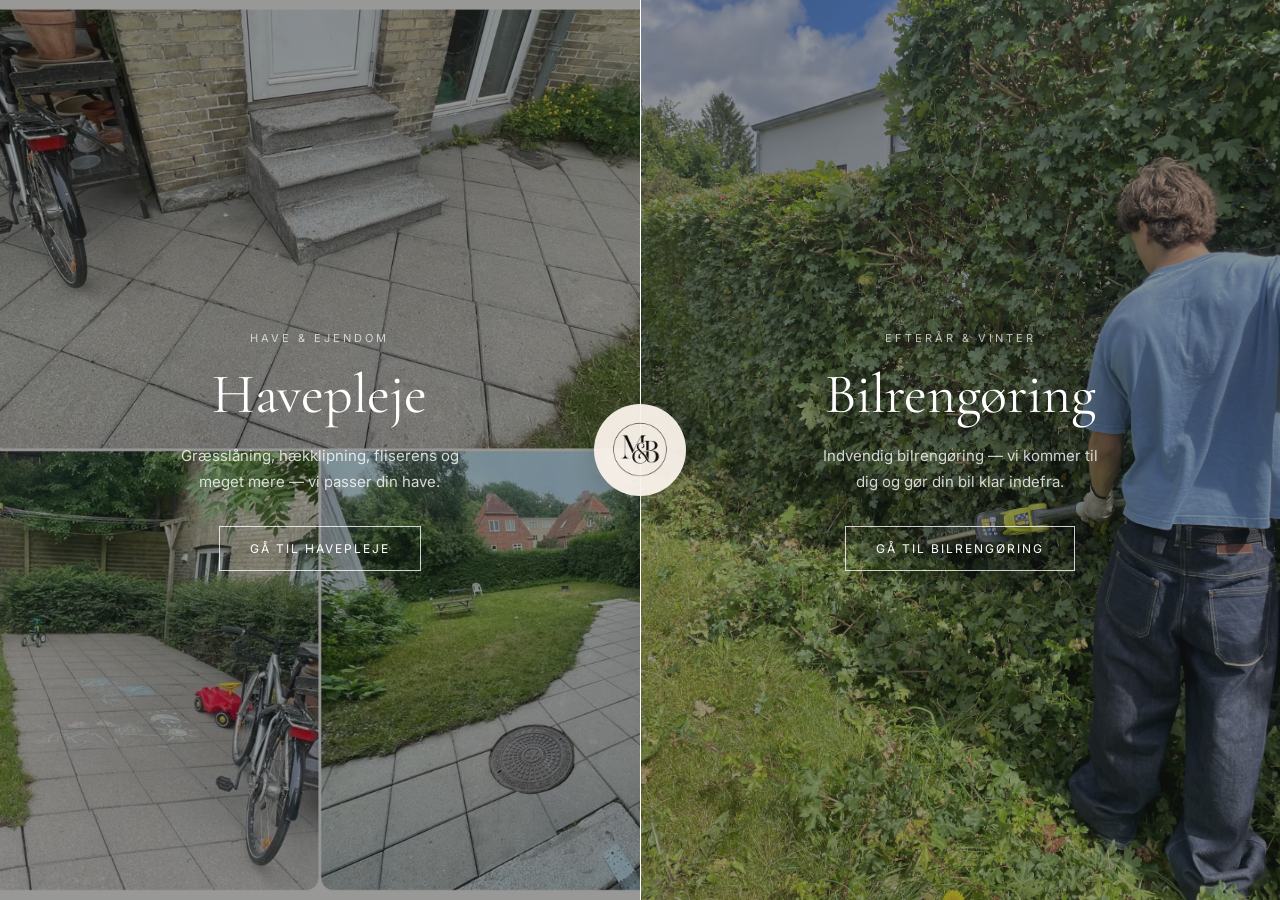
==== commit 274784f2: "forside: juster logo størrelse" ====
--- a/index.html
+++ b/index.html
@@ -129,8 +129,8 @@
       position: absolute;
       background: rgba(250,243,234,0.95);
       border-radius: 50%;
-      width: 80px;
-      height: 80px;
+      width: 92px;
+      height: 92px;
       display: flex;
       align-items: center;
       justify-content: center;
@@ -138,8 +138,8 @@
       box-shadow: 0 4px 24px rgba(0,0,0,0.18);
     }
     .divider-logo img {
-      width: 64px;
-      height: 64px;
+      width: 74px;
+      height: 74px;
       object-fit: contain;
     }
 
@@ -182,7 +182,7 @@
     <!-- Skillelinje med logo -->
     <div class="divider">
       <div class="divider-logo">
-        <img src="images/Main logo.png" alt="M&B">
+        <img src="images/Nyt logo sort.png" alt="M&B">
       </div>
     </div>
 
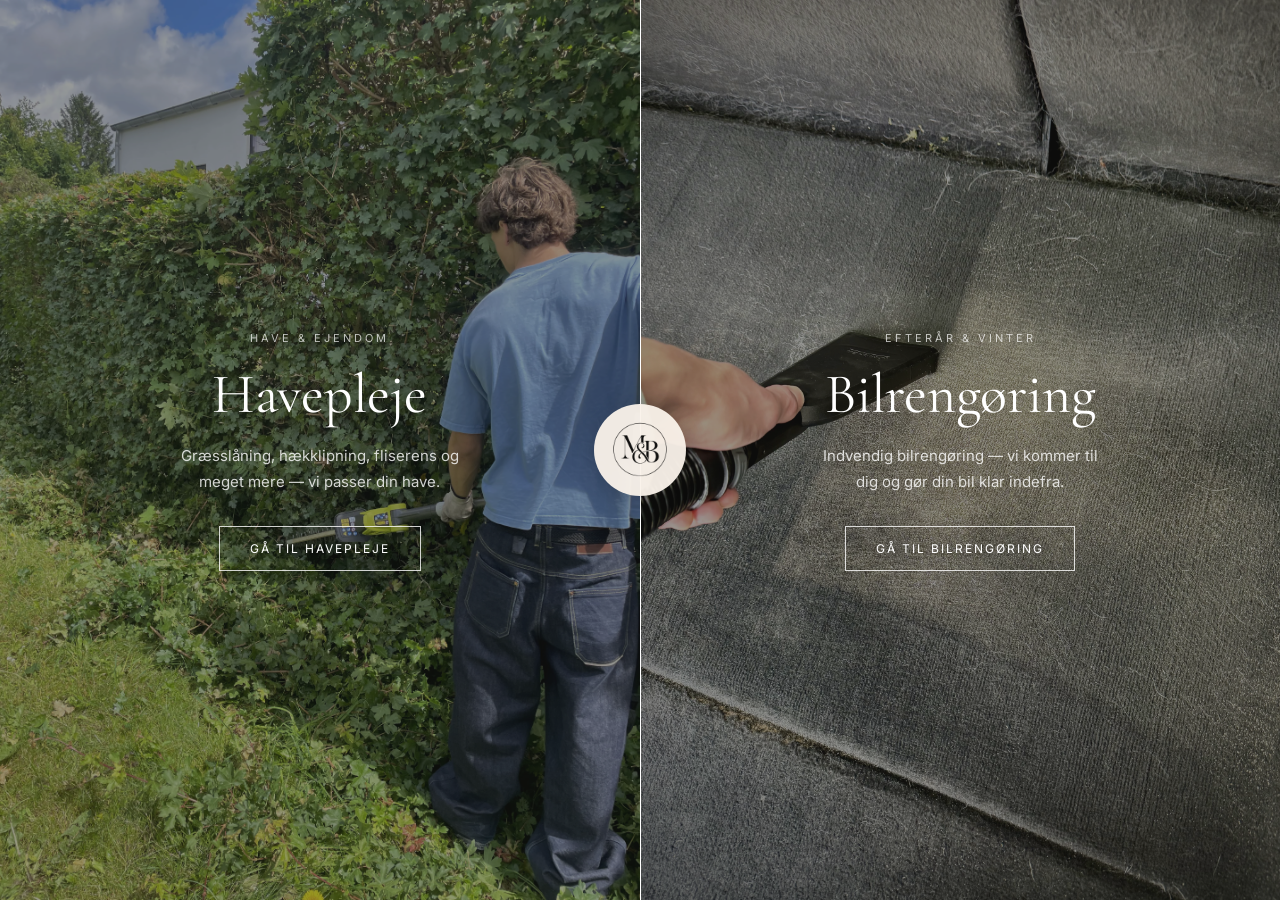
==== commit a0b5dd7e: "forside: nyt bil-billede, forside-1 til havepleje" ====
--- a/index.html
+++ b/index.html
@@ -138,6 +138,7 @@
       box-shadow: 0 4px 24px rgba(0,0,0,0.18);
     }
     .divider-logo img {
+      filter: none;
       width: 74px;
       height: 74px;
       object-fit: contain;
@@ -145,12 +146,12 @@
 
     /* Have-siden: grøn have */
     .side-have .bg {
-      background-image: url('images/have-efter.webp');
+      background-image: url('images/forside-1.webp');
     }
 
     /* Bil-siden: mørk neutral */
     .side-bil .bg {
-      background-image: url('images/forside-1.webp');
+      background-image: url('images/forside-bil.webp');
       background-position: center 60%;
     }
 
